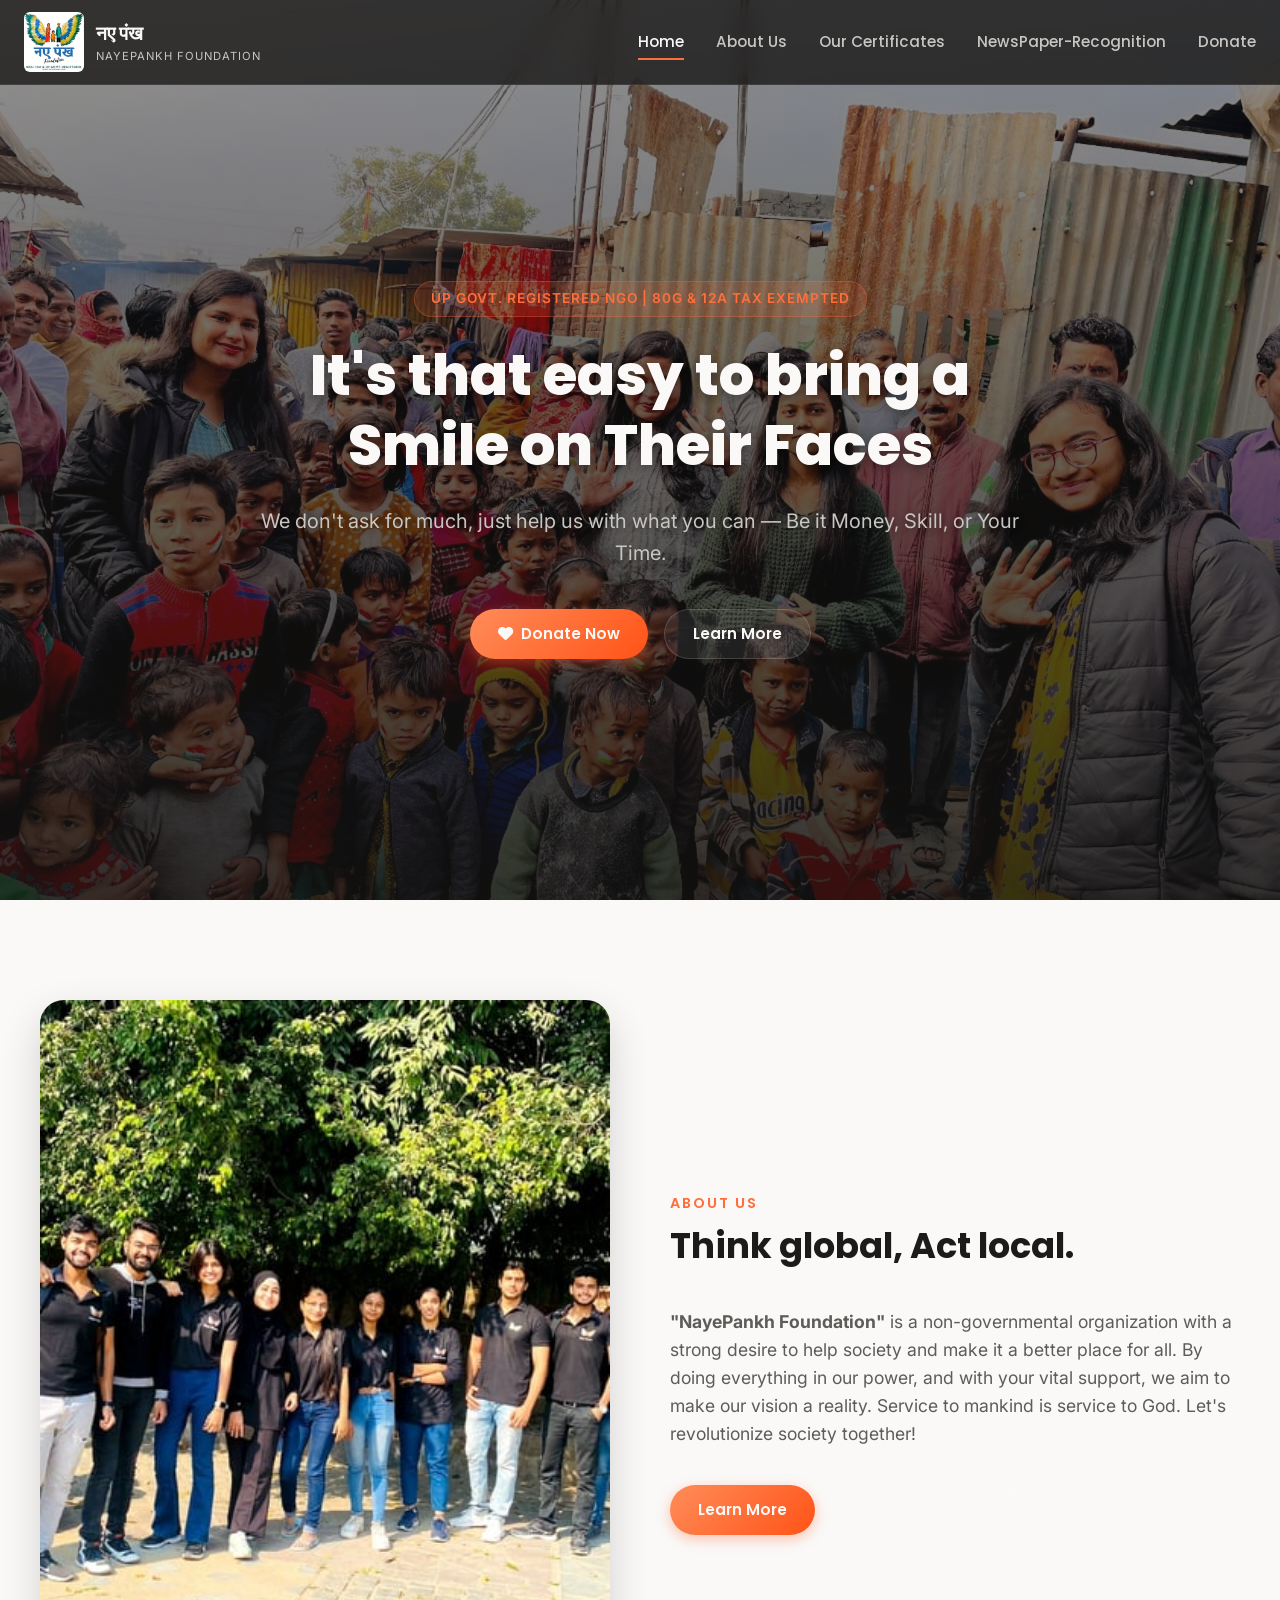
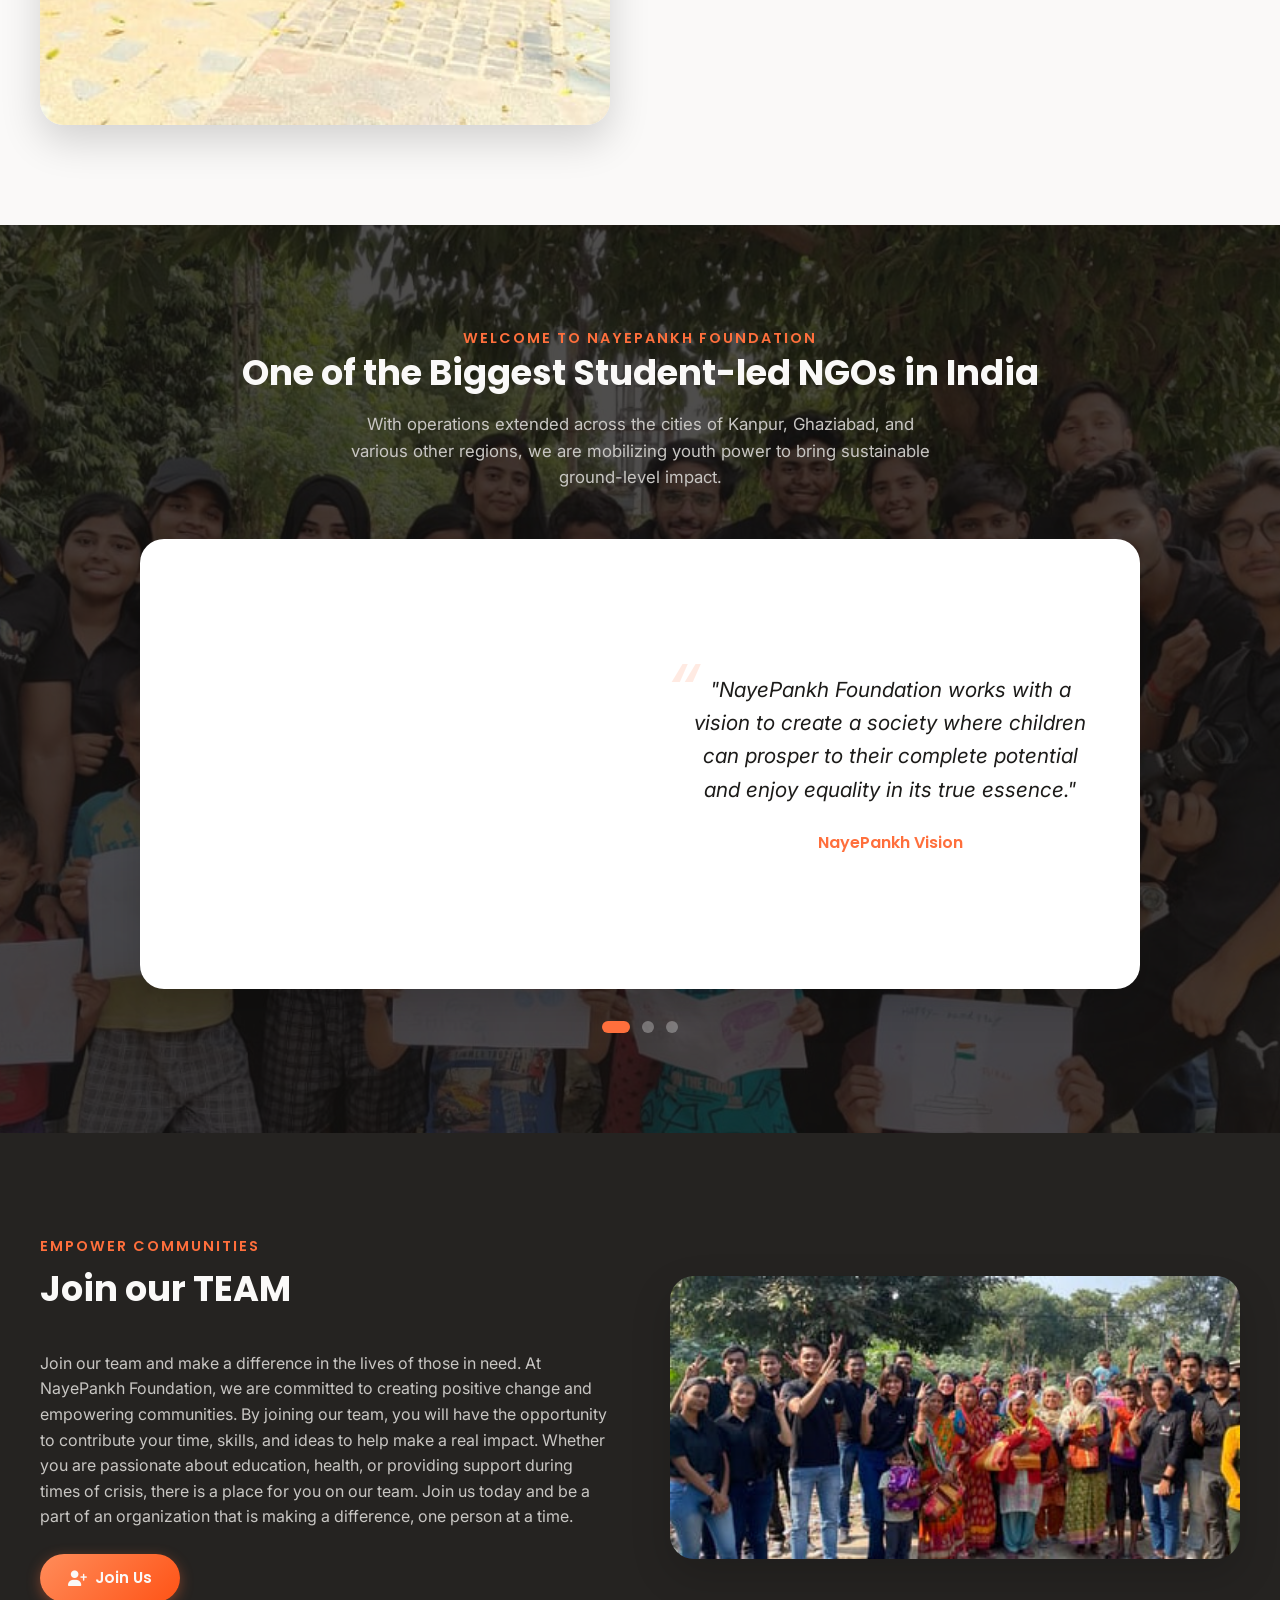
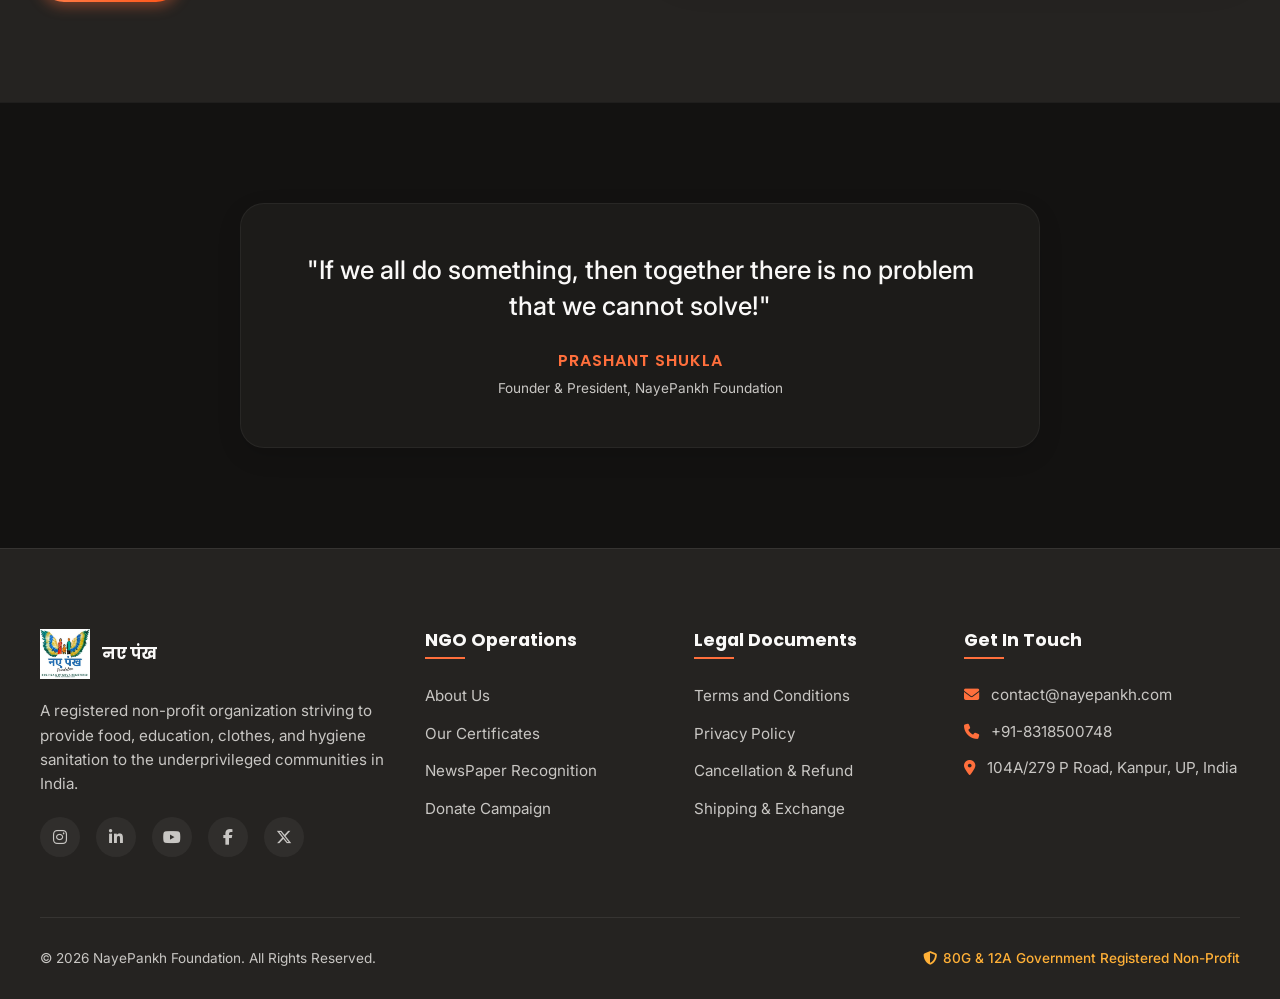
==== index.html @ bb242f91 "Add files via upload" ====
<!DOCTYPE html>
<html lang="en">

<head>
  <meta charset="utf-8">
  <meta name="viewport" content="width=device-width, initial-scale=1.0">
  <title>NayePankh Foundation | GOVT. REG. NGO | Uplifting Underprivileged People</title>
  <meta name="description"
    content="NayePankh Foundation is a UP Government registered NGO and one of the biggest student organizations in India. We have helped over 2 lakh underprivileged people by providing free food, sanitary pads, clothes, and education.">

  <!-- Favicons -->
  <link rel="icon" size="16x16" href="assets/logo-AVLW2LLWZkI8v845.png">
  <link rel="icon" size="32x32" href="assets/logo-AVLW2LLWZkI8v845.png">
  <link rel="icon" size="192x192" href="assets/logo-AVLW2LLWZkI8v845.png">
  <link rel="apple-touch-icon" href="assets/logo-AVLW2LLWZkI8v845.png">

  <!-- Stylesheets -->
  <link rel="stylesheet" href="styles.css">
  <link rel="stylesheet" href="https://cdnjs.cloudflare.com/ajax/libs/font-awesome/6.7.2/css/all.min.css">
</head>

<body>

  <!-- Sticky Glassmorphism Header -->
  <header class="main-header" id="header">
    <div class="nav-container">
      <a href="index.html" class="logo-link">
        <img src="assets/logo-AVLW2LLWZkI8v845.png" alt="NayePankh Foundation Logo" class="logo-img">
        <div class="logo-info">
          <span class="logo-title">नए पंख</span>
          <span class="logo-subtitle">NayePankh Foundation</span>
        </div>
      </a>

      <button class="mobile-menu-btn" id="mobile-toggle" aria-label="Toggle Navigation Menu">
        <i class="fa-solid fa-bars"></i>
      </button>

      <nav>
        <ul class="nav-menu" id="nav-menu">
          <li class="nav-item active"><a href="index.html">Home</a></li>
          <li class="nav-item"><a href="about-us.html">About Us</a></li>
          <li class="nav-item"><a href="our-certificates.html">Our Certificates</a></li>
          <li class="nav-item"><a href="newspaper-recognition.html">NewsPaper-Recognition</a></li>
          <li class="nav-item"><a href="donate.html">Donate</a></li>
        </ul>
      </nav>
    </div>
  </header>

  <!-- Hero Section with Legibility Overlay -->
  <section class="hero-banner"
    style="background-image: url('assets/whatsapp-image-2023-02-05-at-9.13.05-am-AzGEo7LOeZi2gn9v.jpeg');">
    <div class="hero-overlay"></div>
    <div class="hero-content">
      <div class="hero-badge">UP Govt. Registered NGO | 80G & 12A Tax Exempted</div>
      <h1 class="hero-title">It's that easy to bring a Smile on Their Faces</h1>
      <p class="hero-subtitle">We don't ask for much, just help us with what you can — Be it Money, Skill, or Your Time.
      </p>
      <div class="hero-actions">
        <a href="donate.html" class="btn btn-primary"><i class="fa-solid fa-heart"></i> Donate Now</a>
        <a href="about-us.html" class="btn btn-secondary">Learn More</a>
      </div>
    </div>
  </section>

  <!-- About Us Section -->
  <section class="section section-light">
    <div class="section-container">
      <div class="split-layout">
        <div class="about-image-wrapper">
          <img src="assets/1-YD0yJ4erqEIN3ZWV.jpeg" alt="Underprivileged children smiling" class="about-image">
        </div>
        <div class="about-details">
          <div>
            <span class="section-subtitle">About Us</span>
            <h2 class="section-title" style="margin-top: 8px;">Think global, Act local.</h2>
          </div>
          <p class="about-text">
            <strong>"NayePankh Foundation"</strong> is a non-governmental organization with a strong desire to help
            society and make it a better place for all. By doing everything in our power, and with your vital support,
            we aim to make our vision a reality. Service to mankind is service to God. Let's revolutionize society
            together!
          </p>
          <div class="about-buttons">
            <a href="about-us.html" class="btn btn-primary">Learn More</a>
            <a href="our-certificates.html" class="btn btn-secondary">Our Certificates</a>
          </div>
        </div>
      </div>
    </div>
  </section>

  <!-- Welcome / Stats & Slideshow Carousel Section -->
  <section class="carousel-section"
    style="background-image: url('assets/whatsapp-image-2023-01-31-at-9.40.45-pm-dWxpDb2pNbCaxERZ.jpeg');">
    <div class="carousel-overlay"></div>
    <div class="carousel-container">
      <div class="section-header" style="position: relative; z-index: 2; margin-bottom: 48px;">
        <span class="section-subtitle">Welcome to NayePankh Foundation</span>
        <h2 class="section-title">One of the Biggest Student-led NGOs in India</h2>
        <p class="section-description">
          With operations extended across the cities of Kanpur, Ghaziabad, and various other regions, we are mobilizing
          youth power to bring sustainable ground-level impact.
        </p>
      </div>

      <!-- Clean Interactive Slider -->
      <div class="carousel-slide" id="carousel-slide">
        <!-- <div class="carousel-img-side" id="carousel-img"
          style="background-image: url('assets/nyomtatott-184780375-AVLW214Gz2IpXNn4.jpg');"></div> -->
          <div class="carousel-img-side" id="carousel-img"
  style="background-image: url('assets/hunger-relief.jpg');">
</div>
        <div class="carousel-content-side">
          <blockquote class="carousel-quote" id="carousel-quote">
            "NayePankh Foundation works with a vision to create a society where children can prosper to their complete
            potential and enjoy equality in its true essence."
          </blockquote>
          <span class="carousel-author">NayePankh Vision</span>
        </div>
      </div>

      <!-- Dots Controls -->
      <div class="carousel-nav">
        <button class="carousel-dot active" onclick="setSlide(0)" aria-label="Slide 1"></button>
        <button class="carousel-dot" onclick="setSlide(1)" aria-label="Slide 2"></button>
        <button class="carousel-dot" onclick="setSlide(2)" aria-label="Slide 3"></button>
      </div>
    </div>
  </section>

  <!-- Join Our Team Section -->
  <section class="section section-dark-alt">
    <div class="section-container">
      <div class="split-layout">
        <div class="about-details">
          <div>
            <span class="section-subtitle">Empower Communities</span>
            <h2 class="section-title" style="margin-top: 8px;">Join our TEAM</h2>
          </div>
          <p class="about-text" style="font-size: 1rem;">
            Join our team and make a difference in the lives of those in need. At NayePankh Foundation, we are committed
            to creating positive change and empowering communities. By joining our team, you will have the opportunity
            to contribute your time, skills, and ideas to help make a real impact. Whether you are passionate about
            education, health, or providing support during times of crisis, there is a place for you on our team. Join
            us today and be a part of an organization that is making a difference, one person at a time.
          </p>
          <div>
            <a href="contact-us.html?subject=volunteer" class="btn btn-primary"><i class="fa-solid fa-user-plus"></i>
              Join Us</a>
          </div>
        </div>
        <div class="about-image-wrapper">
          <img src="assets/whatsapp-image-2023-02-15-at-9.17.30-pm-AVLPXr08jETq2nyv.jpeg"
            alt="NayePankh Volunteers standing outside in a line" class="about-image">
        </div>
      </div>
    </div>
  </section>

  <!-- Founder Testimonial & Tax Exemption Notice -->
  <section class="section section-dark" style="border-top: 1px solid rgba(255,255,255,0.05);">
    <div class="section-container">
      <div class="testimonial-card">
        <p class="testimonial-quote">"If we all do something, then together there is no problem that we cannot solve!"
        </p>
        <div class="testimonial-author">Prashant Shukla</div>
        <div class="testimonial-role">Founder & President, NayePankh Foundation</div>
      </div>
    </div>
  </section>

  <!-- Premium Footer -->
  <footer class="main-footer">
    <div class="footer-top">
      <div class="footer-brand">
        <div class="footer-brand-logo">
          <img src="assets/logo-AVLW2LLWZkI8v845.png" alt="NayePankh Foundation Logo">
          <h4 style="margin: 0; padding: 0; border: none;"> नए पंख</h4>
        </div>
        <p>A registered non-profit organization striving to provide food, education, clothes, and hygiene sanitation to
          the underprivileged communities in India.</p>
        <div class="footer-socials">
          <a href="http://www.instagram.com/nayepankhfoundation" class="footer-social-icon instagram"
            aria-label="Instagram"><i class="fa-brands fa-instagram"></i></a>
          <a href="https://www.linkedin.com/company/nayepankh" class="footer-social-icon linkedin"
            aria-label="LinkedIn"><i class="fa-brands fa-linkedin-in"></i></a>
          <a href="https://www.youtube.com/@nayepankhfoundation" class="footer-social-icon youtube"
            aria-label="YouTube"><i class="fa-brands fa-youtube"></i></a>
          <a href="http://www.facebook.com/nayepankhfoundation" class="footer-social-icon facebook"
            aria-label="Facebook"><i class="fa-brands fa-facebook-f"></i></a>
          <a href="https://twitter.com/nayepankh"
          class="footer-social-icon twitter" aria-label="X">
          <i class="fa-brands fa-x-twitter"></i></a>
        </div>
      </div>

      <div class="footer-column">
        <h4>NGO Operations</h4>
        <ul class="footer-links">
          <li><a href="about-us.html">About Us</a></li>
          <li><a href="our-certificates.html">Our Certificates</a></li>
          <li><a href="newspaper-recognition.html">NewsPaper Recognition</a></li>
          <li><a href="donate.html">Donate Campaign</a></li>
        </ul>
      </div>

      <div class="footer-column">
        <h4>Legal Documents</h4>
        <ul class="footer-links">
          <li><a href="terms-and-conditions.html">Terms and Conditions</a></li>
          <li><a href="privacy-policy.html">Privacy Policy</a></li>
          <li><a href="cancellation-and-refund.html">Cancellation & Refund</a></li>
          <li><a href="shipping-and-exchange-policy.html">Shipping & Exchange</a></li>
        </ul>
      </div>

      <div class="footer-column">
        <h4>Get In Touch</h4>
        <ul class="footer-links" style="color: var(--text-light-muted); font-size: 0.95rem;">
          <li><i class="fa-solid fa-envelope" style="color: var(--primary); margin-right: 8px;"></i> <a
              href="mailto:contact@nayepankh.com">contact@nayepankh.com</a></li>
          <li><i class="fa-solid fa-phone" style="color: var(--primary); margin-right: 8px;"></i> +91-8318500748</li>
          <li><i class="fa-solid fa-location-dot" style="color: var(--primary); margin-right: 8px;"></i> 104A/279 P
            Road, Kanpur, UP, India</li>
        </ul>
      </div>
    </div>

    <div class="footer-bottom">
      <div class="footer-copyright">
        &copy; 2026 NayePankh Foundation. All Rights Reserved.
      </div>
      <div class="footer-tax-info">
        <i class="fa-solid fa-shield-halved"></i> 80G & 12A Government Registered Non-Profit
      </div>
    </div>
  </footer>

  <!-- Simple Carousel Script -->
  <script>
    const slidesData = [
  {
    img: 'assets/hunger-relief.png',
    quote: 'Distributing warm clothes and daily hot nutritious meals to hundreds of families to fight extreme poverty and hunger in local communities.',
    author: 'Hunger Relief'
  },
  {
    img: 'assets/community-service.png',
    quote: 'NayePankh Foundation promotes the culture of kindness and wants to instill the sense of giving back to society amongst modern youth.',
    author: 'Community Service'
  },
  {
    img: 'assets/sanitary-drive.png',
    quote: 'NayePankh Foundation works with a vision to create a society where children can prosper to their complete potential and enjoy equality in its true essence.',
    author: 'NayePankh Vision'
  }
];

    let currentSlide = 0;
    const carouselImg = document.getElementById('carousel-img');
    const carouselQuote = document.getElementById('carousel-quote');
    const carouselAuthor = document.querySelector('.carousel-author');
    const dots = document.querySelectorAll('.carousel-dot');

    function setSlide(index) {
      currentSlide = index;

      // Fade out effect
      const slideEl = document.getElementById('carousel-slide');
      slideEl.classList.add('animating');

      setTimeout(() => {
        carouselImg.style.backgroundImage = `url('${slidesData[index].img}')`;
        carouselQuote.innerHTML = `"${slidesData[index].quote}"`;
        carouselAuthor.innerHTML = slidesData[index].author;

        dots.forEach((dot, dIdx) => {
          if (dIdx === index) {
            dot.classList.add('active');
          } else {
            dot.classList.remove('active');
          }
        });

        slideEl.classList.remove('animating');
      }, 200);
    }

    // Auto rotate every 5 seconds
    setInterval(() => {
      let next = (currentSlide + 1) % slidesData.length;
      setSlide(next);
    }, 5000);

    // Header transparency on scroll
    window.addEventListener('scroll', () => {
      const header = document.getElementById('header');
      if (window.scrollY > 50) {
        header.classList.add('scrolled');
      } else {
        header.classList.remove('scrolled');
      }
    });

    // Mobile Navigation Toggle
    const mobileToggle = document.getElementById('mobile-toggle');
    const navMenu = document.getElementById('nav-menu');
    mobileToggle.addEventListener('click', () => {
      if (navMenu.style.display === 'flex') {
        navMenu.style.display = 'none';
      } else {
        navMenu.style.display = 'flex';
        navMenu.style.flexDirection = 'column';
        navMenu.style.position = 'absolute';
        navMenu.style.top = '100%';
        navMenu.style.left = '0';
        navMenu.style.width = '100%';
        navMenu.style.background = 'rgba(19, 18, 17, 0.95)';
        navMenu.style.padding = '20px';
        navMenu.style.borderBottom = '1px solid rgba(255,255,255,0.08)';
      }
    });
  </script>
</body>

</html>
---- styles.css ----
/* -------------------------------------------------------------
   NayePankh Foundation - Unified Design System & Modern CSS
   ------------------------------------------------------------- */

/* Import Premium Fonts */
@import url('https://fonts.googleapis.com/css2?family=Poppins:wght@400;500;600;700&family=Inter:wght@400;500;600&display=swap');

:root {
  /* Color System */
  --bg-dark: #131211;
  --bg-dark-card: #1c1b19;
  --bg-dark-accent: #252321;
  
  --bg-light: #FAF9F8;
  --bg-light-card: #ffffff;
  --bg-light-accent: #f2f1ef;
  
  --primary: #ff6f3c;
  --primary-hover: #ff5316;
  --primary-glow: rgba(255, 111, 60, 0.35);
  --primary-gradient: linear-gradient(135deg, #ff8c5a 0%, #ff5316 100%);
  
  --secondary: #ffb037;
  --secondary-gradient: linear-gradient(135deg, #ffc266 0%, #ff9e0a 100%);
  
  --text-light: #faf9f8;
  --text-light-muted: #c8c6c3;
  --text-dark: #1c1b19;
  --text-dark-muted: #5e5c59;
  
  /* Borders & Shadows */
  --radius-sm: 6px;
  --radius-md: 12px;
  --radius-lg: 24px;
  --radius-full: 9999px;
  
  --shadow-sm: 0 2px 8px rgba(0, 0, 0, 0.08);
  --shadow-md: 0 8px 24px rgba(0, 0, 0, 0.12);
  --shadow-lg: 0 16px 40px rgba(0, 0, 0, 0.16);
  --shadow-glow: 0 0 20px var(--primary-glow);
  
  /* Transitions */
  --transition-fast: 0.2s cubic-bezier(0.4, 0, 0.2, 1);
  --transition-normal: 0.3s cubic-bezier(0.4, 0, 0.2, 1);
  --transition-slow: 0.5s cubic-bezier(0.4, 0, 0.2, 1);
}

/* Reset and Global Styles */
* {
  box-sizing: border-box;
  margin: 0;
  padding: 0;
}

html {
  scroll-behavior: smooth;
  font-size: 16px;
}

body {
  font-family: 'Inter', sans-serif;
  background-color: var(--bg-dark);
  color: var(--text-light);
  line-height: 1.6;
  overflow-x: hidden;
}

h1, h2, h3, h4, h5, h6 {
  font-family: 'Poppins', sans-serif;
  font-weight: 700;
  line-height: 1.25;
  color: var(--text-light);
}

a {
  text-decoration: none;
  color: inherit;
  transition: var(--transition-fast);
}

img {
  max-width: 100%;
  height: auto;
  display: block;
}

/* -------------------------------------------------------------
   Common Layout Components
   ------------------------------------------------------------- */

/* Header / Navigation */
.main-header {
  position: fixed;
  top: 0;
  left: 0;
  width: 100%;
  z-index: 1000;
  backdrop-filter: blur(12px);
  -webkit-backdrop-filter: blur(12px);
  background: rgba(19, 18, 17, 0.75);
  border-bottom: 1px solid rgba(255, 255, 255, 0.08);
  transition: var(--transition-normal);
}

.main-header.scrolled {
  background: rgba(19, 18, 17, 0.92);
  box-shadow: var(--shadow-md);
}

.nav-container {
  max-width: 1280px;
  margin: 0 auto;
  padding: 12px 24px;
  display: flex;
  justify-content: space-between;
  align-items: center;
}

.logo-link {
  display: flex;
  align-items: center;
  gap: 12px;
}

.logo-img {
  height: 60px;
  width: 60px;
  object-fit: contain;
  background: transparent;
  border-radius: var(--radius-sm);
  border: none;
  outline: none;
  transition: var(--transition-fast);
}

.logo-img:hover {
  box-shadow: 0 0 12px var(--primary-glow);
  transform: scale(1.05);
}

.logo-info {
  display: flex;
  flex-direction: column;
}

.logo-title {
  font-size: 1.2rem;
  font-weight: 700;
  color: var(--text-light);
}

.logo-subtitle {
  font-size: 0.7rem;
  color: var(--text-light-muted);
  text-transform: uppercase;
  letter-spacing: 1px;
}

.nav-menu {
  display: flex;
  align-items: center;
  list-style: none;
  gap: 32px;
}

.nav-item a {
  font-family: 'Poppins', sans-serif;
  font-weight: 500;
  font-size: 0.95rem;
  color: var(--text-light-muted);
  position: relative;
  padding: 8px 0;
}

.nav-item a:hover, .nav-item.active a {
  color: var(--text-light);
}

.nav-item a::after {
  content: '';
  position: absolute;
  bottom: 0;
  left: 0;
  width: 0;
  height: 2px;
  background-color: var(--primary);
  transition: var(--transition-fast);
}

.nav-item a:hover::after, .nav-item.active a::after {
  width: 100%;
}

.mobile-menu-btn {
  display: none;
  background: none;
  border: none;
  color: var(--text-light);
  font-size: 1.5rem;
  cursor: pointer;
}

/* Buttons */
.btn {
  display: inline-flex;
  align-items: center;
  justify-content: center;
  font-family: 'Poppins', sans-serif;
  font-weight: 600;
  padding: 12px 28px;
  border-radius: var(--radius-full);
  font-size: 0.95rem;
  cursor: pointer;
  border: none;
  transition: var(--transition-normal);
  gap: 8px;
}

.btn-primary {
  background: var(--primary-gradient);
  color: var(--text-light);
  box-shadow: 0 4px 14px rgba(255, 111, 60, 0.4);
}

.btn-primary:hover {
  transform: translateY(-2px);
  box-shadow: 0 6px 20px rgba(255, 111, 60, 0.6);
  background: linear-gradient(135deg, #ff9b70 0%, #ff3b00 100%);
}

.btn-secondary {
  background: rgba(255, 255, 255, 0.08);
  border: 1px solid rgba(255, 255, 255, 0.15);
  color: var(--text-light);
}

.btn-secondary:hover {
  background: rgba(255, 255, 255, 0.15);
  transform: translateY(-2px);
}

.btn-light {
  background: var(--bg-light-card);
  color: var(--text-dark);
  box-shadow: var(--shadow-sm);
}

.btn-light:hover {
  background: var(--bg-light-accent);
  transform: translateY(-2px);
  box-shadow: var(--shadow-md);
}

/* Sections */
.section {
  padding: 100px 24px;
}

.section-dark {
  background-color: var(--bg-dark);
}

.section-dark-alt {
  background-color: var(--bg-dark-accent);
}

.section-light {
  background-color: var(--bg-light);
  color: var(--text-dark);
}

.section-light h1, .section-light h2, .section-light h3, .section-light h4 {
  color: var(--text-dark);
}

.section-container {
  max-width: 1200px;
  margin: 0 auto;
}

.section-header {
  text-align: center;
  margin-bottom: 60px;
}

.section-subtitle {
  text-transform: uppercase;
  color: var(--primary);
  font-size: 0.9rem;
  letter-spacing: 2px;
  margin-bottom: 8px;
  font-family: 'Poppins', sans-serif;
  font-weight: 600;
}

.section-title {
  font-size: 2.2rem;
  margin-bottom: 16px;
}

.section-description {
  max-width: 600px;
  margin: 0 auto;
  color: var(--text-light-muted);
  font-size: 1.05rem;
}

.section-light .section-description {
  color: var(--text-dark-muted);
}

/* Forms */
.form-group {
  margin-bottom: 24px;
}

.form-label {
  display: block;
  font-family: 'Poppins', sans-serif;
  font-weight: 500;
  font-size: 0.9rem;
  margin-bottom: 8px;
}

.form-control {
  width: 100%;
  padding: 14px 18px;
  border-radius: var(--radius-md);
  border: 1px solid rgba(255, 255, 255, 0.15);
  background: rgba(255, 255, 255, 0.05);
  color: var(--text-light);
  font-family: inherit;
  font-size: 1rem;
  transition: var(--transition-fast);
}

.form-control:focus {
  outline: none;
  border-color: var(--primary);
  background: rgba(255, 255, 255, 0.08);
  box-shadow: 0 0 0 3px var(--primary-glow);
}

.section-light .form-control {
  border: 1px solid rgba(0, 0, 0, 0.15);
  background: var(--bg-light-card);
  color: var(--text-dark);
}

.section-light .form-control:focus {
  border-color: var(--primary);
  background: var(--bg-light-card);
}

/* -------------------------------------------------------------
   Page Specific Components
   ------------------------------------------------------------- */

/* Hero Banner */
.hero-banner {
  position: relative;
  min-height: 100vh;
  display: flex;
  align-items: center;
  justify-content: center;
  background-size: cover;
  background-position: center;
  background-attachment: fixed;
  padding: 120px 24px 80px;
}

.hero-overlay {
  position: absolute;
  top: 0;
  left: 0;
  width: 100%;
  height: 100%;
  background: linear-gradient(rgba(19, 18, 17, 0.45) 0%, rgba(19, 18, 17, 0.85) 100%);
  z-index: 1;
}

.hero-content {
  position: relative;
  z-index: 2;
  max-width: 800px;
  text-align: center;
  color: var(--text-light);
}

.hero-badge {
  display: inline-block;
  background: rgba(255, 111, 60, 0.15);
  border: 1px solid rgba(255, 111, 60, 0.3);
  padding: 6px 16px;
  border-radius: var(--radius-full);
  font-size: 0.85rem;
  font-weight: 600;
  text-transform: uppercase;
  letter-spacing: 1px;
  color: var(--primary);
  margin-bottom: 24px;
}

.hero-title {
  font-size: 3.5rem;
  font-weight: 800;
  margin-bottom: 24px;
  text-shadow: 0 4px 12px rgba(0, 0, 0, 0.4);
}

.hero-subtitle {
  font-size: 1.25rem;
  margin-bottom: 40px;
  color: var(--text-light-muted);
  text-shadow: 0 2px 8px rgba(0, 0, 0, 0.4);
}

.hero-actions {
  display: flex;
  gap: 16px;
  justify-content: center;
}

/* Grid & Cards */
.split-layout {
  display: grid;
  grid-template-columns: 1fr 1fr;
  gap: 60px;
  align-items: center;
}

.about-image-wrapper {
  position: relative;
  border-radius: var(--radius-lg);
  overflow: hidden;
  box-shadow: var(--shadow-lg);
}

.about-image {
  width: 100%;
  transition: var(--transition-slow);
}

.about-image-wrapper:hover .about-image {
  transform: scale(1.05);
}

.about-details {
  display: flex;
  flex-direction: column;
  gap: 24px;
}

.about-text {
  font-size: 1.1rem;
  color: var(--text-light-muted);
}

.section-light .about-text {
  color: var(--text-dark-muted);
}

.about-buttons {
  display: flex;
  gap: 16px;
  margin-top: 12px;
}

/* Carousel/Slideshow styles */
.carousel-section {
  position: relative;
  background-size: cover;
  background-position: center;
  padding: 100px 24px;
}

.carousel-overlay {
  position: absolute;
  top: 0;
  left: 0;
  width: 100%;
  height: 100%;
  background: rgba(19, 18, 17, 0.75);
  z-index: 1;
}

.carousel-container {
  position: relative;
  z-index: 2;
  max-width: 1000px;
  margin: 0 auto;
}

.carousel-slide {
  background: #fff;
  color: var(--text-dark);
  border-radius: var(--radius-lg);
  overflow: hidden;
  box-shadow: var(--shadow-lg);
  display: flex;
  align-items: center;
  min-height: 450px;
  transition: all 0.5s ease;
}

.carousel-slide.animating {
  opacity: 0;
  transform: translateY(20px) scale(0.98);
}

.carousel-slide:hover {
  transform: translateY(-4px);
  box-shadow: 0 20px 50px rgba(0, 0, 0, 0.2);
}

.carousel-img-side {
  flex: 0 0 50%;
  min-height: 320px;
  background-size: cover;
  background-position: center;
}

.carousel-content-side {
  flex: 1.2;
  padding: 48px;
  display: flex;
  flex-direction: column;
  justify-content: center;
  text-align: center;
}

.carousel-quote {
  font-size: 1.3rem;
  font-style: italic;
  margin-bottom: 24px;
  position: relative;
  line-height: 1.6;
  text-align: center;
}

.carousel-quote::before {
  content: '“';
  font-family: 'Poppins', sans-serif;
  font-size: 5rem;
  color: rgba(255, 111, 60, 0.15);
  position: absolute;
  top: -45px;
  left: -20px;
}

.carousel-author {
  font-weight: 600;
  color: var(--primary);
  font-family: 'Poppins', sans-serif;
}

.carousel-nav {
  display: flex;
  justify-content: center;
  gap: 12px;
  margin-top: 32px;
}

.carousel-dot {
  width: 12px;
  height: 12px;
  border-radius: var(--radius-full);
  background: rgba(255, 255, 255, 0.3);
  border: none;
  cursor: pointer;
  transition: var(--transition-fast);
}

.carousel-dot.active {
  background: var(--primary);
  width: 28px;
}

/* Testimonials / Quotes */
.testimonial-card {
  background: var(--bg-dark-card);
  padding: 48px;
  border-radius: var(--radius-lg);
  border: 1px solid rgba(255, 255, 255, 0.05);
  text-align: center;
  max-width: 800px;
  margin: 0 auto;
  box-shadow: var(--shadow-md);
}

.testimonial-quote {
  font-size: 1.6rem;
  font-weight: 500;
  margin-bottom: 24px;
  color: var(--text-light);
  line-height: 1.4;
}

.testimonial-author {
  font-family: 'Poppins', sans-serif;
  font-weight: 600;
  color: var(--primary);
  text-transform: uppercase;
  letter-spacing: 1px;
}

.testimonial-role {
  font-size: 0.85rem;
  color: var(--text-light-muted);
  margin-top: 4px;
}

/* Certificate & Newspaper Grids */
.portfolio-grid {
  display: grid;
  grid-template-columns: repeat(auto-fit, minmax(320px, 1fr));
  gap: 32px;
  justify-items: center;
}

.portfolio-item {
  width: 100%;
  max-width: 320px;
  border-radius: var(--radius-md);
  overflow: hidden;
  box-shadow: var(--shadow-md);
  background: var(--bg-dark-card);
  border: 1px solid rgba(255, 255, 255, 0.05);
  transition: var(--transition-normal);
  cursor: pointer;
}

/* When the last row has fewer than 3 items, center the entire grid content. */
.portfolio-grid.center-last-row {
  justify-content: center;
}

@media (min-width: 960px) {
  .portfolio-grid.center-last-row.remainder-1 .portfolio-item:last-child {
    grid-column: 2;
  }
  .portfolio-grid.center-last-row.remainder-2 .portfolio-item:nth-last-child(2) {
    grid-column: 2;
  }
  .portfolio-grid.center-last-row.remainder-2 .portfolio-item:last-child {
    grid-column: 3;
  }
}

.portfolio-item:hover {
  transform: translateY(-8px);
  box-shadow: var(--shadow-lg);
  border-color: rgba(255, 111, 60, 0.25);
}

.portfolio-img-wrapper {
  position: relative;
  overflow: hidden;
  aspect-ratio: 4/5;
  background: #fff;
}

.portfolio-img {
  width: 100%;
  height: 100%;
  object-fit: contain;
  padding: 16px;
  transition: var(--transition-slow);
}

.portfolio-item:hover .portfolio-img {
  transform: scale(1.03);
}

.portfolio-info {
  padding: 20px;
}

.portfolio-title {
  font-size: 1.1rem;
  margin-bottom: 8px;
  font-weight: 600;
}

.portfolio-category {
  font-size: 0.85rem;
  color: var(--primary);
  font-weight: 500;
  text-transform: uppercase;
}

/* Donation Cards on Donate page */
.donation-grid {
  display: grid;
  grid-template-columns: repeat(auto-fit, minmax(300px, 1fr));
  gap: 32px;
  margin-top: 48px;
}

.donation-card {
  background: var(--bg-dark-card);
  border-radius: var(--radius-lg);
  padding: 40px;
  border: 1px solid rgba(255, 255, 255, 0.05);
  text-align: center;
  transition: var(--transition-normal);
  display: flex;
  flex-direction: column;
}

.donation-card:hover {
  transform: translateY(-8px);
  border-color: rgba(255, 111, 60, 0.3);
  box-shadow: var(--shadow-lg);
}

.donation-amount {
  font-size: 2.5rem;
  font-weight: 700;
  color: var(--primary);
  margin: 16px 0;
  font-family: 'Poppins', sans-serif;
}

.donation-impact {
  font-size: 1.1rem;
  font-weight: 600;
  margin-bottom: 24px;
}

.donation-features {
  list-style: none;
  margin-bottom: 32px;
  display: flex;
  flex-direction: column;
  gap: 12px;
  color: var(--text-light-muted);
  flex-grow: 1;
}

/* Contact Details */
.contact-grid {
  display: grid;
  grid-template-columns: 1.2fr 1fr;
  gap: 60px;
}

.contact-info-panel {
  display: flex;
  flex-direction: column;
  gap: 40px;
}

.contact-card {
  background: var(--bg-dark-card);
  border-radius: var(--radius-md);
  padding: 24px;
  border: 1px solid rgba(255, 255, 255, 0.05);
  display: flex;
  align-items: flex-start;
  gap: 16px;
}

.contact-icon {
  font-size: 1.5rem;
  color: var(--primary);
  background: rgba(255, 111, 60, 0.1);
  padding: 12px;
  border-radius: var(--radius-sm);
  display: flex;
  align-items: center;
  justify-content: center;
}

.contact-details-text h4 {
  font-size: 1rem;
  margin-bottom: 4px;
}

.contact-details-text p {
  color: var(--text-light-muted);
  font-size: 0.95rem;
}

/* -------------------------------------------------------------
   Legal Policies Components
   ------------------------------------------------------------- */
.legal-layout {
  display: grid;
  grid-template-columns: 280px 1fr;
  gap: 48px;
}

.legal-sidebar {
  position: sticky;
  top: 100px;
  height: fit-content;
}

.legal-menu {
  list-style: none;
  display: flex;
  flex-direction: column;
  gap: 12px;
  border-left: 2px solid rgba(255, 255, 255, 0.08);
  padding-left: 16px;
}

.legal-menu-item a {
  color: var(--text-light-muted);
  font-weight: 500;
  display: block;
  font-family: 'Poppins', sans-serif;
  font-size: 0.95rem;
}

.legal-menu-item.active a, .legal-menu-item a:hover {
  color: var(--primary);
}

.legal-content {
  background: var(--bg-dark-card);
  border-radius: var(--radius-lg);
  padding: 48px;
  border: 1px solid rgba(255, 255, 255, 0.05);
}

.legal-content h2 {
  font-size: 1.5rem;
  margin: 32px 0 16px;
  border-bottom: 1px solid rgba(255, 255, 255, 0.08);
  padding-bottom: 8px;
}

.legal-content h2:first-of-type {
  margin-top: 0;
}

.legal-content p {
  color: var(--text-light-muted);
  margin-bottom: 16px;
  font-size: 1rem;
}

.legal-content ul, .legal-content ol {
  margin-left: 24px;
  margin-bottom: 24px;
  color: var(--text-light-muted);
}

.legal-content li {
  margin-bottom: 8px;
}

/* Footer styles */
.main-footer {
  background-color: var(--bg-dark-accent);
  border-top: 1px solid rgba(255, 255, 255, 0.08);
  padding: 80px 24px 30px;
}

.footer-top {
  max-width: 1200px;
  margin: 0 auto 60px;
  display: grid;
  grid-template-columns: 1.5fr 1fr 1fr 1.2fr;
  gap: 40px;
}

.footer-brand {
  display: flex;
  flex-direction: column;
  gap: 20px;
}

.footer-brand-logo {
  display: flex;
  align-items: center;
  gap: 12px;
}

.footer-brand-logo img {
  height: 50px;
}

.footer-brand p {
  color: var(--text-light-muted);
  font-size: 0.95rem;
}

.footer-column h4 {
  font-size: 1.1rem;
  margin-bottom: 24px;
  position: relative;
  padding-bottom: 8px;
}

.footer-column h4::after {
  content: '';
  position: absolute;
  bottom: 0;
  left: 0;
  width: 40px;
  height: 2px;
  background-color: var(--primary);
}

.footer-links {
  list-style: none;
  display: flex;
  flex-direction: column;
  gap: 12px;
}

.footer-links a {
  color: var(--text-light-muted);
  font-size: 0.95rem;
}

.footer-links a:hover {
  color: var(--primary);
  padding-left: 4px;
}

.footer-socials {
  display: flex;
  gap: 16px;
}

.footer-social-icon {
  display: inline-flex;
  align-items: center;
  justify-content: center;
  width: 40px;
  height: 40px;
  border-radius: var(--radius-full);
  background: rgba(255, 255, 255, 0.05);
  color: var(--text-light-muted);
  transition: var(--transition-normal);
}

.footer-social-icon:hover {
  color: var(--text-light);
  transform: translateY(-2px);
}

/* Hover Accent Colors for Social Networks */
.footer-social-icon.instagram:hover { background: #e1306c; }
.footer-social-icon.linkedin:hover { background: #0077b5; }
.footer-social-icon.youtube:hover { background: #ff0000; }
.footer-social-icon.facebook:hover { background: #1877f2; }
.footer-social-icon.twitter:hover { background: #1da1f2; }

.footer-bottom {
  border-top: 1px solid rgba(255, 255, 255, 0.08);
  max-width: 1200px;
  margin: 0 auto;
  padding-top: 30px;
  display: flex;
  justify-content: space-between;
  align-items: center;
  flex-wrap: wrap;
  gap: 20px;
}

.footer-copyright {
  font-size: 0.85rem;
  color: var(--text-light-muted);
}

.footer-tax-info {
  font-size: 0.85rem;
  color: var(--secondary);
  font-weight: 500;
  display: flex;
  align-items: center;
  gap: 6px;
}

/* -------------------------------------------------------------
   Responsive Media Queries
   ------------------------------------------------------------- */
@media (max-width: 1024px) {
  .nav-menu {
    gap: 20px;
  }
  
  .split-layout, .contact-grid {
    gap: 40px;
  }
  
  .hero-title {
    font-size: 2.8rem;
  }
  
  .legal-layout {
    grid-template-columns: 1fr;
  }
  
  .legal-sidebar {
    position: static;
    margin-bottom: 24px;
  }
  
  .legal-menu {
    flex-direction: row;
    flex-wrap: wrap;
    border-left: none;
    border-bottom: 2px solid rgba(255, 255, 255, 0.08);
    padding-left: 0;
    padding-bottom: 12px;
    gap: 20px;
  }
}

@media (max-width: 768px) {
  .nav-menu {
    display: none; /* Mobile navigation would normally hook to toggle drawer */
  }
  
  .mobile-menu-btn {
    display: block;
  }
  
  .split-layout, .contact-grid {
    grid-template-columns: 1fr;
  }
  
  .about-image-wrapper {
    order: -1;
  }
  
  .carousel-slide {
    flex-direction: column;
  }
  
  .carousel-content-side {
    padding: 32px;
  }
  
  .footer-top {
    grid-template-columns: 1fr 1fr;
  }
  
  .hero-title {
    font-size: 2.2rem;
  }
  
  .hero-subtitle {
    font-size: 1.1rem;
  }
}

@media (max-width: 480px) {
  .footer-top {
    grid-template-columns: 1fr;
  }
  
  .hero-actions {
    flex-direction: column;
  }
  
  .btn {
    width: 100%;
  }
  
  .footer-bottom {
    flex-direction: column;
    text-align: center;
  }
}
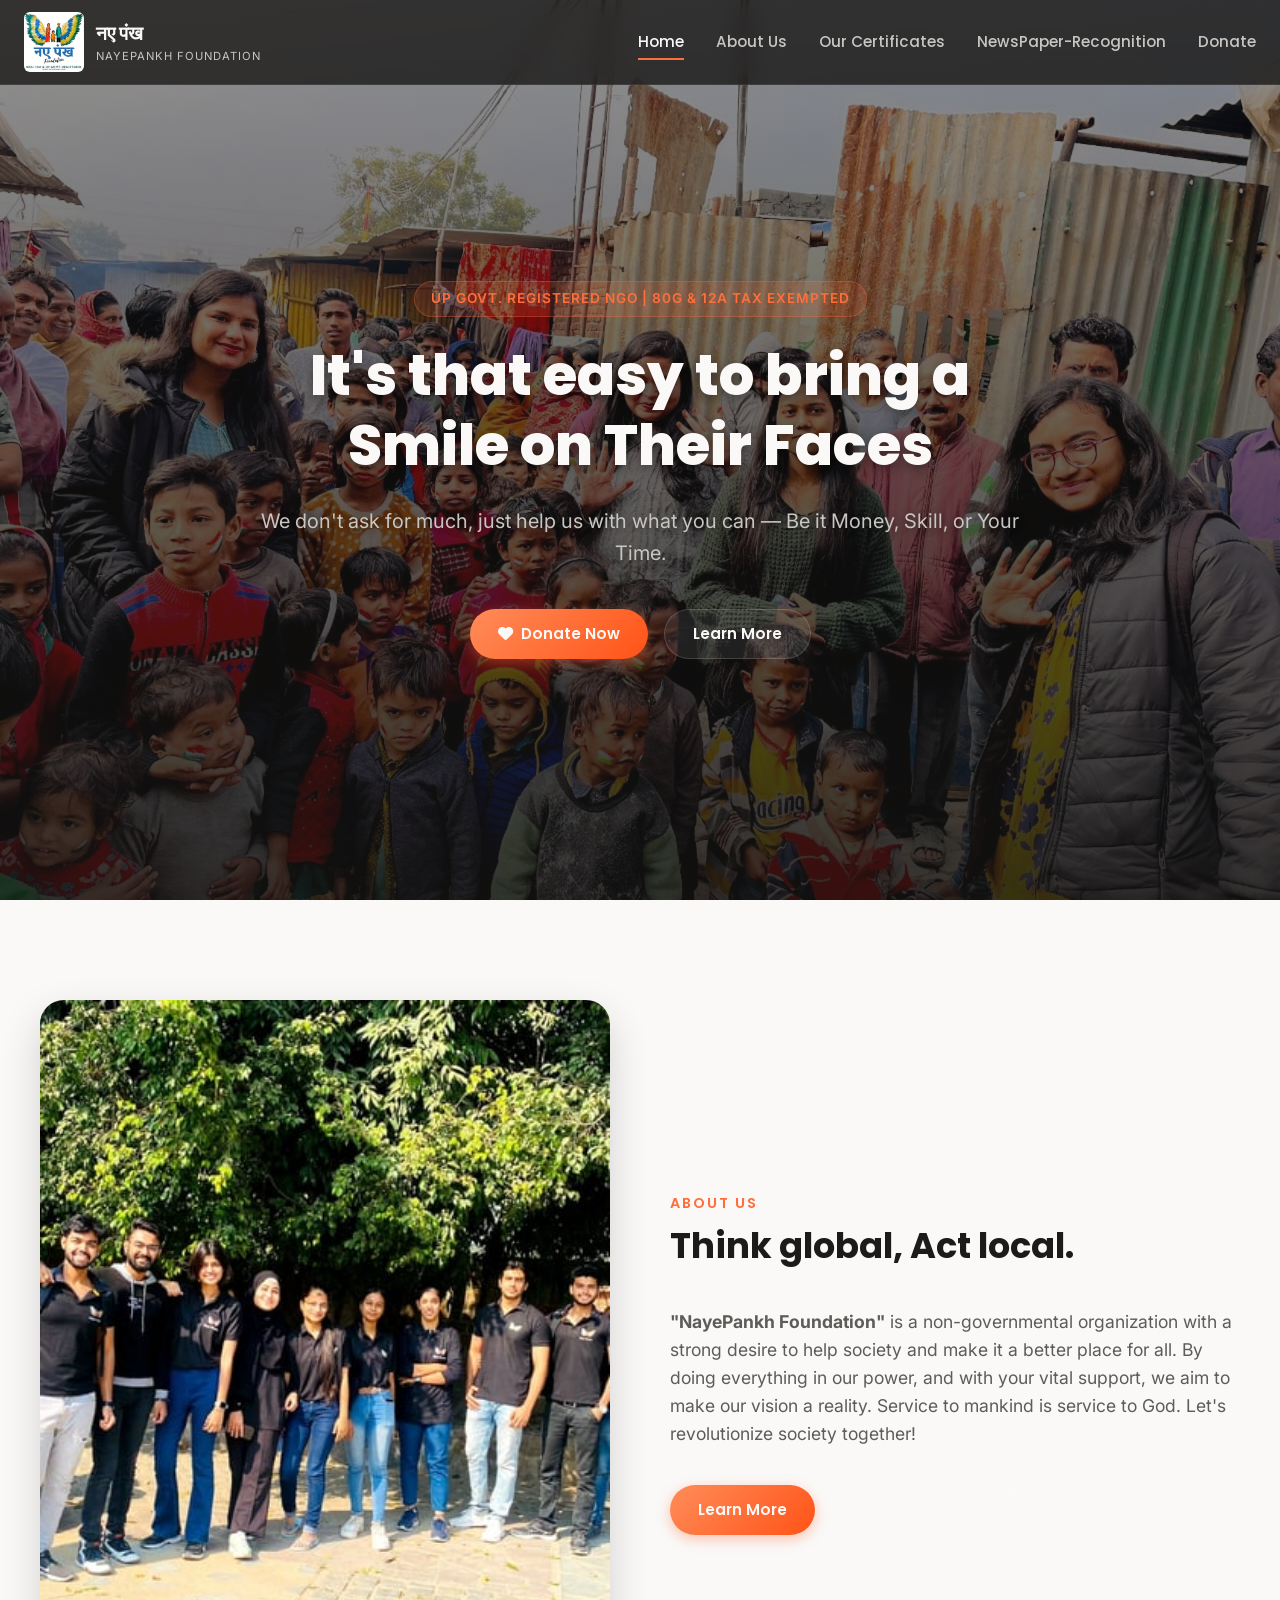
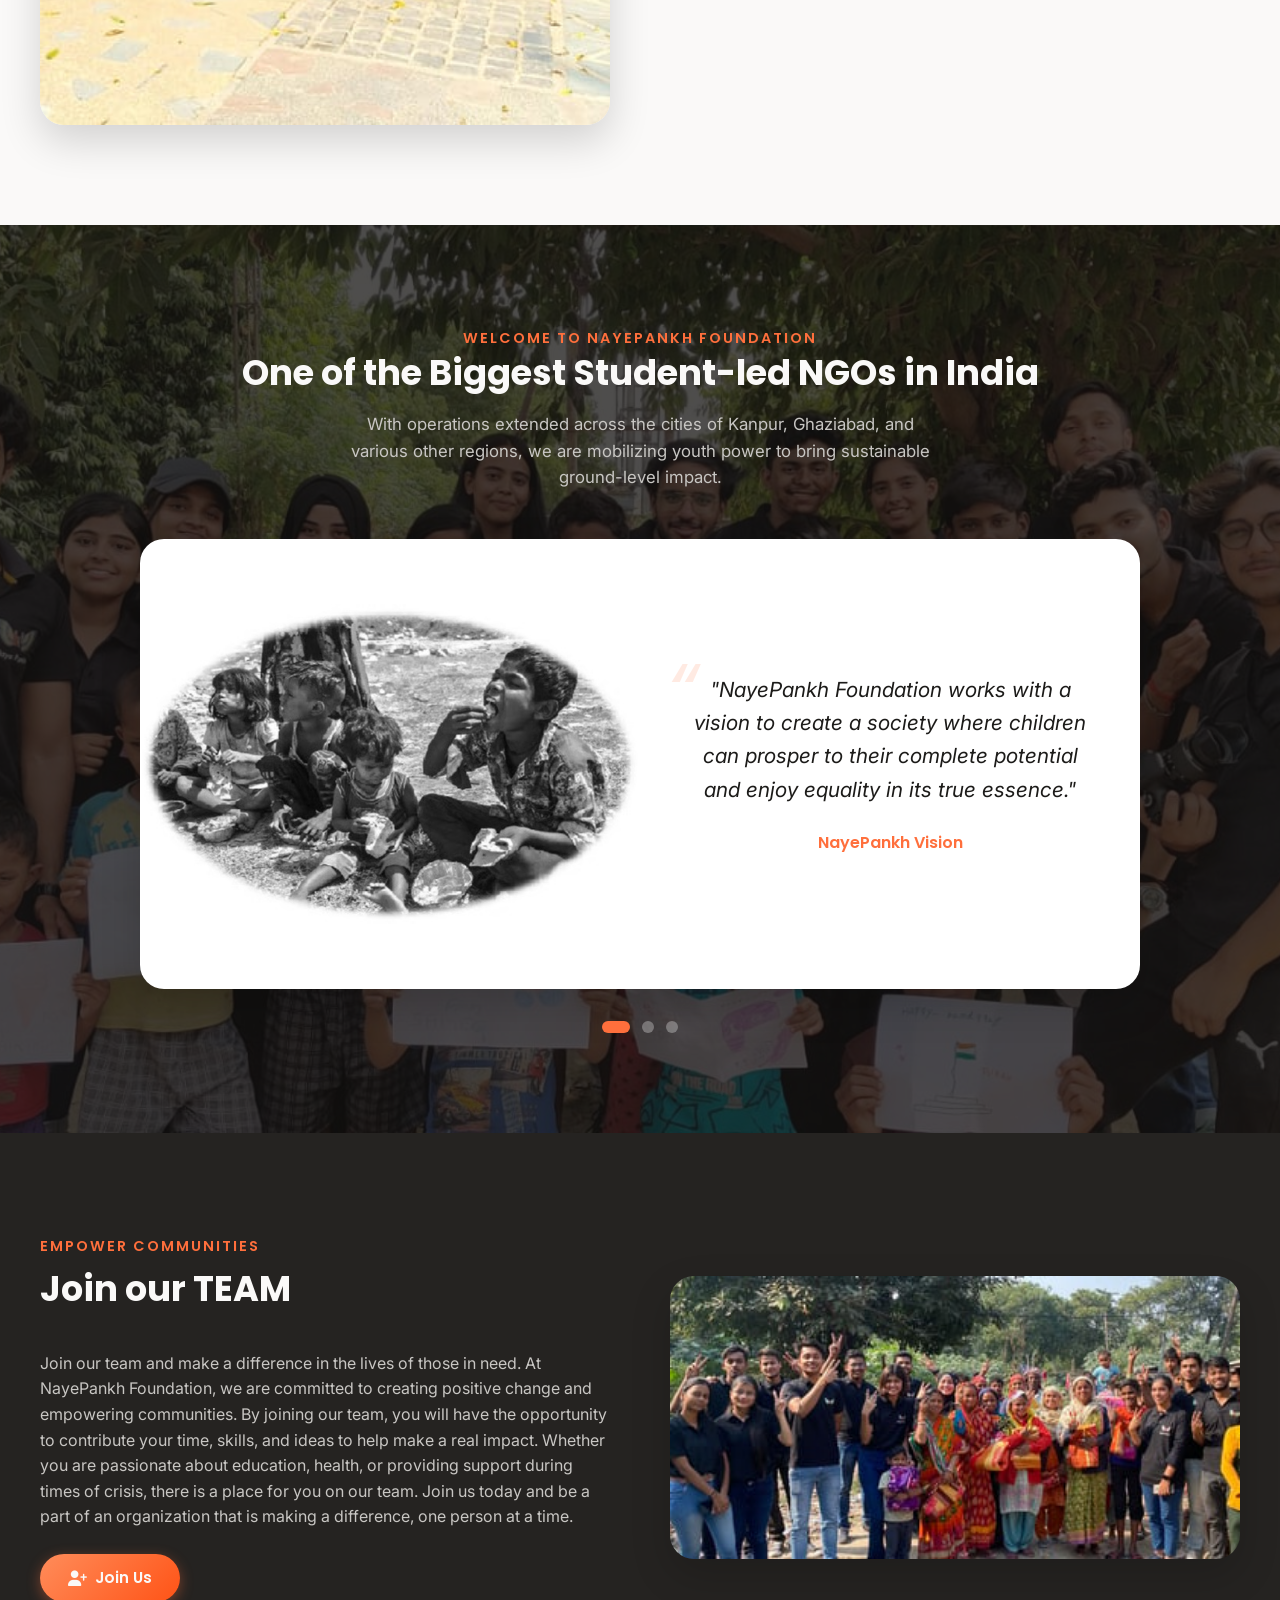
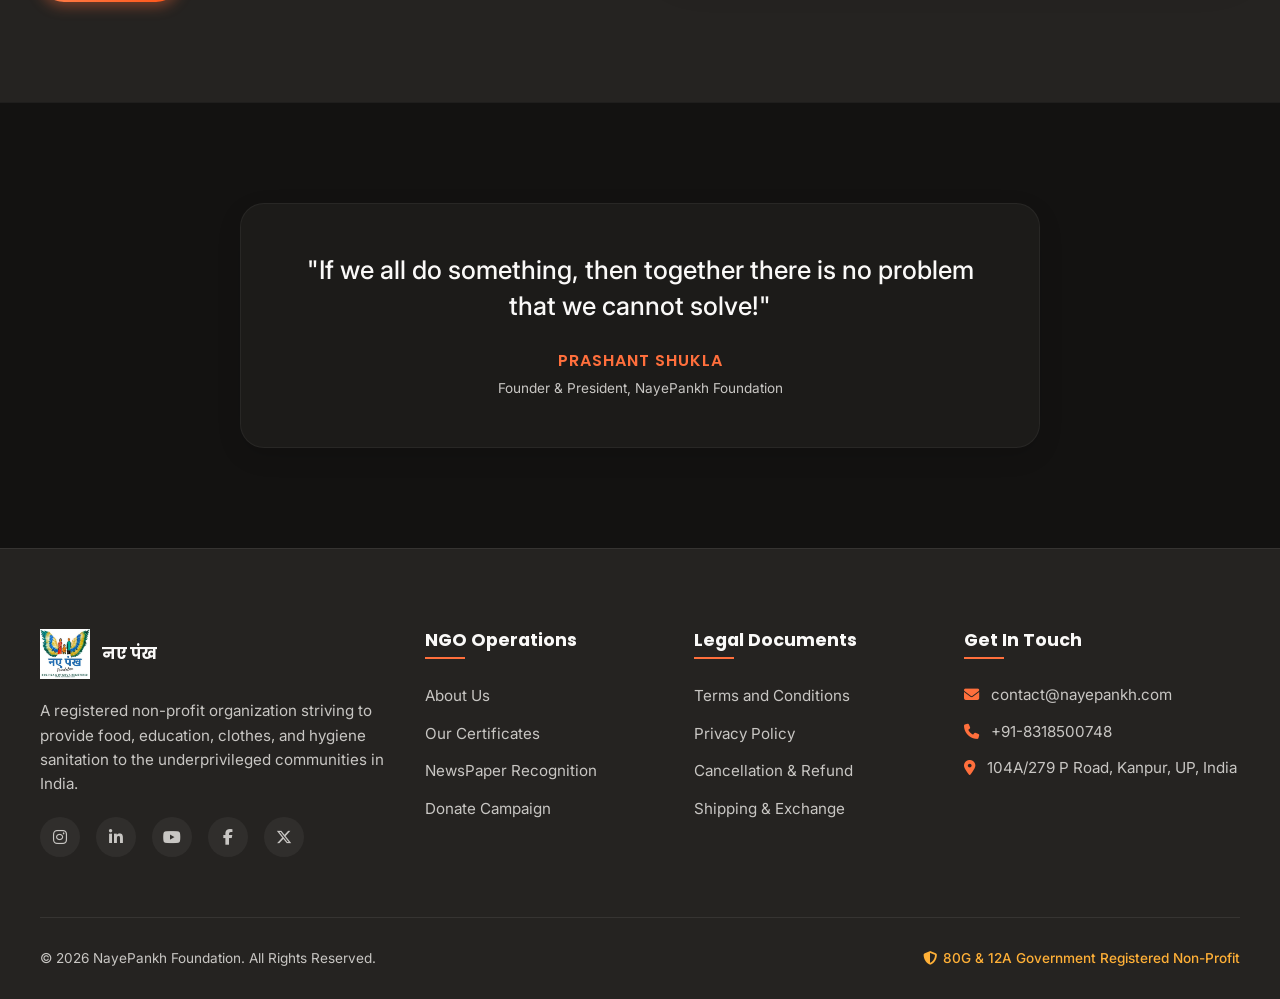
==== commit 5af3def8: "Update image file extensions from .png to .jpg" ====
--- a/index.html
+++ b/index.html
@@ -242,17 +242,17 @@
   <script>
     const slidesData = [
   {
-    img: 'assets/hunger-relief.png',
+    img: 'assets/hunger-relief.jpg',
     quote: 'Distributing warm clothes and daily hot nutritious meals to hundreds of families to fight extreme poverty and hunger in local communities.',
     author: 'Hunger Relief'
   },
   {
-    img: 'assets/community-service.png',
+    img: 'assets/community-service.jpg',
     quote: 'NayePankh Foundation promotes the culture of kindness and wants to instill the sense of giving back to society amongst modern youth.',
     author: 'Community Service'
   },
   {
-    img: 'assets/sanitary-drive.png',
+    img: 'assets/sanitary-drive.jpg',
     quote: 'NayePankh Foundation works with a vision to create a society where children can prosper to their complete potential and enjoy equality in its true essence.',
     author: 'NayePankh Vision'
   }
@@ -325,4 +325,4 @@
   </script>
 </body>
 
-</html>+</html>
--- a/styles.css
+++ b/styles.css
@@ -503,11 +503,6 @@
   transition: all 0.5s ease;
 }
 
-.carousel-slide.animating {
-  opacity: 0;
-  transform: translateY(20px) scale(0.98);
-}
-
 .carousel-slide:hover {
   transform: translateY(-4px);
   box-shadow: 0 20px 50px rgba(0, 0, 0, 0.2);
@@ -1029,11 +1024,20 @@
   .about-image-wrapper {
     order: -1;
   }
-  
+   
   .carousel-slide {
     flex-direction: column;
   }
-  
+
+  .carousel-img-side {
+    width: 100%;
+    min-height: 250px;
+    flex: none;
+    display: block;
+    background-size: cover;
+    background-position: center;
+  }
+
   .carousel-content-side {
     padding: 32px;
   }
